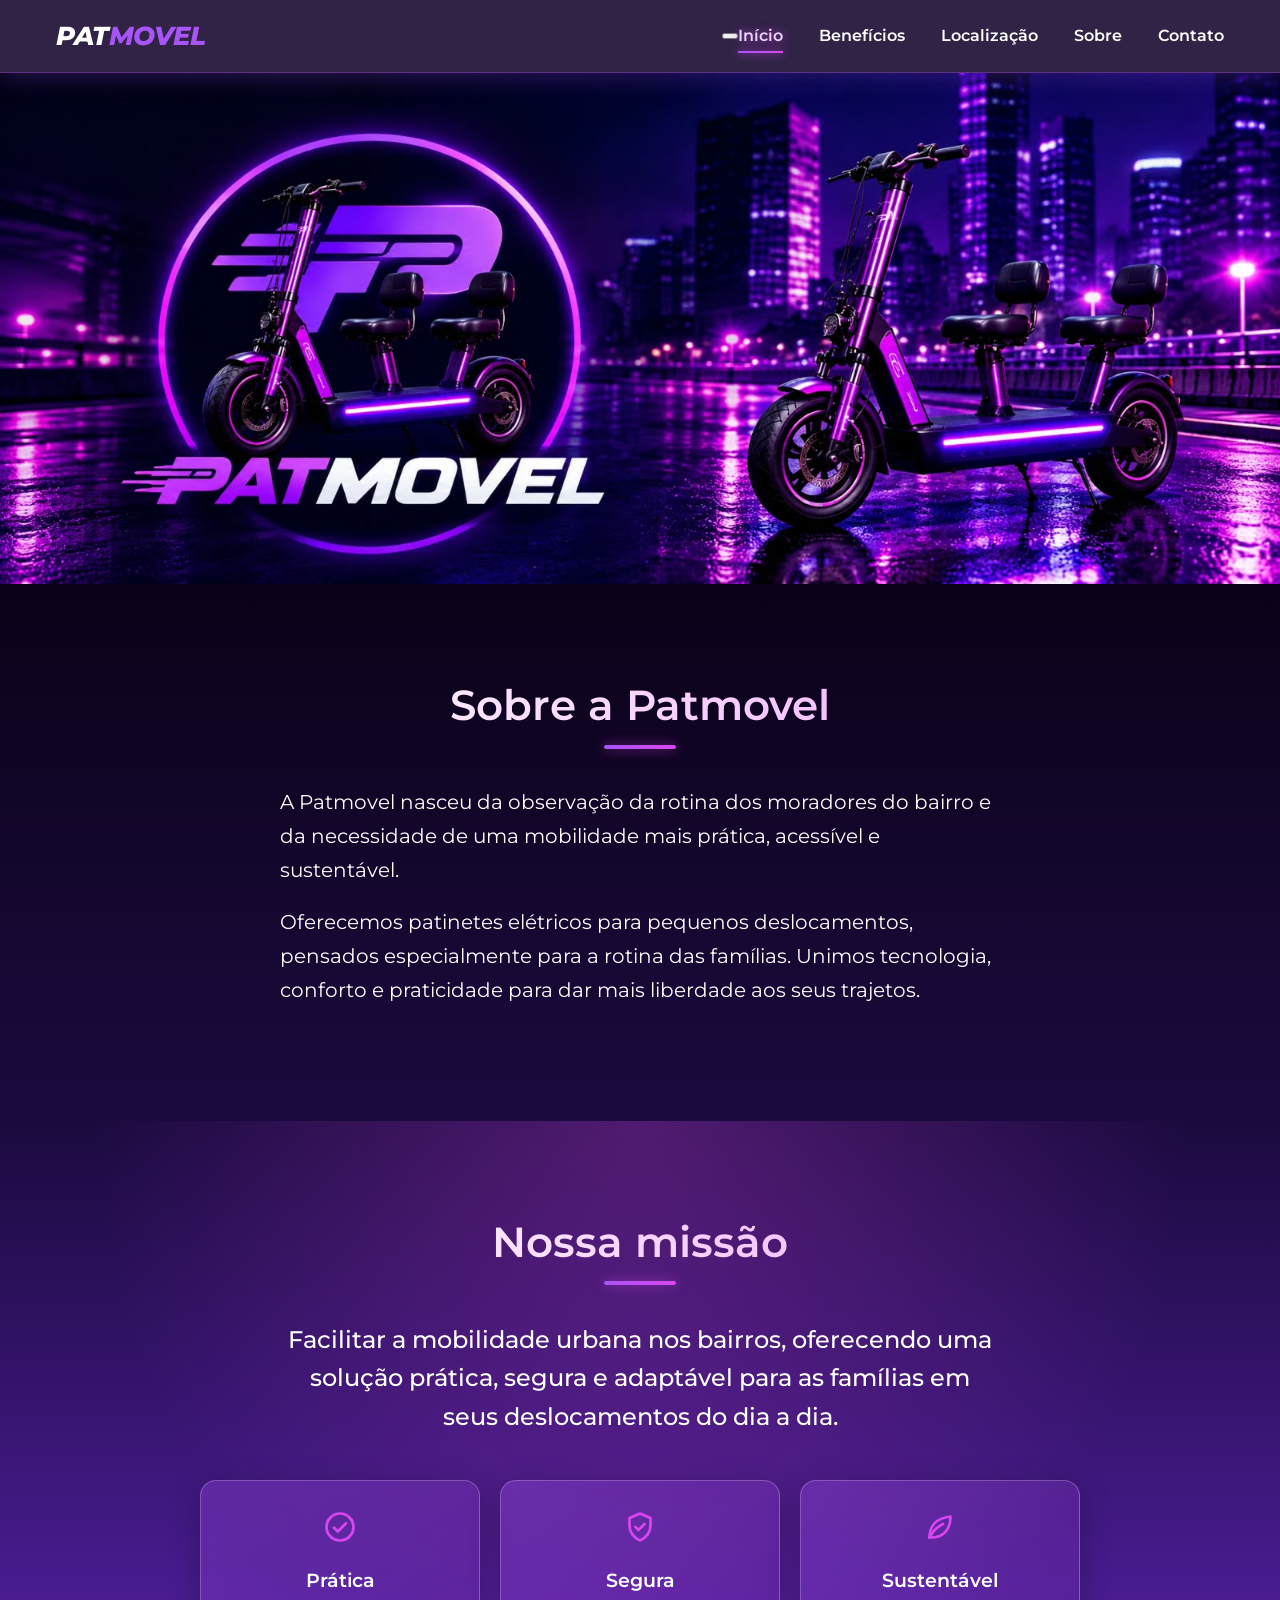
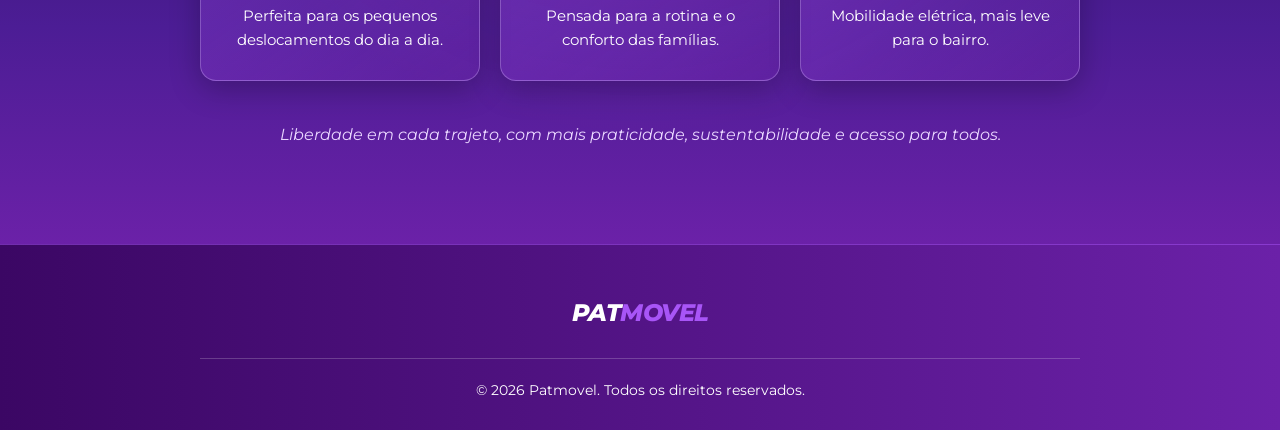
==== home.html @ c8944f4c "atualização do site 06/11/2026" ====
<!DOCTYPE html>
<html lang="pt-br">
<head>
    <meta charset="UTF-8">
    <meta name="viewport" content="width=device-width, initial-scale=1.0">
    <title>Patinetes</title>
    <link rel="stylesheet" href="reset.css">
    <link rel="stylesheet" href="home.css">
    <link rel="preconnect" href="https://fonts.googleapis.com">
<link rel="preconnect" href="https://fonts.gstatic.com" crossorigin>
<link href="https://fonts.googleapis.com/css2?family=Montserrat:ital,wght@0,100..900;1,100..900&display=swap" rel="stylesheet">
</head>

<body>
  <header>
    <div class="tudo">
    <nav class="menu" aria-label="Menu principal">
  <a href="#inicio" class="logo">PAT<span>MOVEL</span></a>

  <button class="patmovel" aria-label="Abrir menu" aria-expanded="false" aria-controls="links">
    <span></span><span></span><span></span>
  </button>

  <ul class="links" id="links">
    <li><a href="#inicio" class="ativo">Início</a></li>
    <li><a href="#beneficios">Benefícios</a></li>
    <li><a href="#Localização.html">Localização</a></li>
    <li><a href="#sobre">Sobre</a></li>
    <li><a href="contato.html">Contato</a></li>
  </ul>
</nav>
</header>

   <main>
     <img src="./patmovel.jpeg" alt="logo patmovel" class="logo">
     <section class="secao" id="sobre">
  <div class="container">
    <h2>Sobre a Patmovel</h2>
    <p class="texto">A Patmovel nasceu da observação da rotina dos moradores do bairro e da necessidade de uma mobilidade mais prática, acessível e sustentável.</p>
    <p class="texto">Oferecemos patinetes elétricos para pequenos deslocamentos, pensados especialmente para a rotina das famílias. Unimos tecnologia, conforto e praticidade para dar mais liberdade aos seus trajetos.</p>
  </div>
</section>

    <section class="secao alt" id="missao">
  <div class="container">
    <h2>Nossa missão</h2>
    <p class="destaque">Facilitar a mobilidade urbana nos bairros, oferecendo uma solução prática, segura e adaptável para as famílias em seus deslocamentos do dia a dia.</p>

    <div class="cards">
      <div class="card">
        <svg viewBox="0 0 24 24" aria-hidden="true"><circle cx="12" cy="12" r="9"/><path d="M8 12.5l2.5 2.5L16 9.5"/></svg>
        <h3>Prática</h3>
        <p>Perfeita para os pequenos deslocamentos do dia a dia.</p>
      </div>
      <div class="card">
        <svg viewBox="0 0 24 24" aria-hidden="true"><path d="M12 3l7 3v5c0 4.5-3 8-7 10-4-2-7-5.5-7-10V6l7-3z"/><path d="M9 12l2 2 4-4"/></svg>
        <h3>Segura</h3>
        <p>Pensada para a rotina e o conforto das famílias.</p>
      </div>
      <div class="card">
        <svg viewBox="0 0 24 24" aria-hidden="true"><path d="M5 19c0-8 5-13 14-14 0 9-5 14-13 14"/><path d="M5 19c2-4 5-7 9-9"/></svg>
        <h3>Sustentável</h3>
        <p>Mobilidade elétrica, mais leve para o bairro.</p>
      </div>
    </div>

    <p class="fecho">Liberdade em cada trajeto, com mais praticidade, sustentabilidade e acesso para todos.</p>
  </div>
</section>
    
   <footer class="rodape">
  <div class="container">
    <a href="#inicio" class="logo">PAT<span>MOVEL</span></a>
  <p class="copy">© 2026 Patmovel. Todos os direitos reservados.</p>
</footer>
</div>



</body>
</html>
---- home.css ----
body {
    
font-family: "Montserrat", sans-serif;
background: var(--fundo2);
  color: var(--texto);
  line-height: 1.7;
}


header{
   width: 100%;

}

.tudo{
  width: 100%;
}

:root {
  --roxo: #a855f7;
  --rosa: #d946ef;
  --lilas: #e9d5ff;
}

.menu {
  position: sticky;
  top: 0;
  z-index: 100;
  display: flex;
  align-items: center;
  justify-content: flex-start;
  height: 72px;
  padding: 0 clamp(20px, 5vw, 56px);
  background: rgba(20, 5, 45, 0.88);
  backdrop-filter: blur(10px);
  border-bottom: 1px solid rgba(168, 85, 247, 0.35);
  box-shadow: 0 4px 24px rgba(168, 85, 247, 0.25);
  font-family: "Montserrat", Arial, sans-serif;
}


.logo {
  font-size: 26px;
  font-weight: 800;
  font-style: italic;
  letter-spacing: -0.5px;
  text-decoration: none;
  color: #fff;
  margin-right: clamp(48px, 7vw, 104px); 
  display: block;
  width: 100%;
}
.logo span { color: var(--roxo); }
.logo img { 
  height: 44px; display: block; 
}

.links {
  display: flex;
  align-items: center;
  flex: 1;
  gap: 36px;
  list-style: none;
  margin: 0;
  padding: 0;
}

.links a {
  white-space: nowrap;
  position: relative;
  padding: 8px 0;
  color: #fff;
  font-size: 16px;
  font-weight: 600;
  text-decoration: none;
  transition: color .25s, text-shadow .25s;
  color: white;
}


.links a:not(.btn)::after {
  content: "";
  position: absolute;
  left: 0;
  bottom: 0;
  width: 0;
  height: 2px;
  background: linear-gradient(90deg, var(--roxo), var(--rosa));
  box-shadow: 0 0 8px var(--rosa);
  transition: width .25s;
}
.links a:not(.btn):hover,
.links a.ativo {
  color: var(--lilas);
  text-shadow: 0 0 10px rgba(217, 70, 239, .7);
}
.links a:not(.btn):hover::after,
.links a.ativo::after { width: 100%; }

.links a:focus-visible {
  outline: 2px solid var(--rosa);
  outline-offset: 4px;
  border-radius: 4px;
}



.logo{
    width: 100%;
   font-size: 26px;
  font-weight: 800;
  font-style: italic;
  letter-spacing: -0.5px;
  text-decoration: none;
  color: #fff;
}


.titulo {
    color: black;
    font-size: 24px;
    margin: 0;  
}
    
.secao {
  position: relative;
  padding: clamp(56px, 9vw, 96px) 20px;
  
}

#sobre {
  background: linear-gradient(180deg, #0b0218 0%, #1b0a3f 100%);
  
}

.secao.alt {
  background:
    radial-gradient(ellipse at 50% 0%, rgba(217, 70, 239, .28), transparent 60%),
    linear-gradient(180deg, #1b0a3f 0%, #4c1d95 70%, #6b21a8 100%);
}

.container {
  max-width: 880px;
  margin: 0 auto;

}


h2 {
  font-size: clamp(30px, 5vw, 42px);
  font-weight: 600;
  text-align: center;
  line-height: 1.2;
  margin-bottom: 36px;
  background: linear-gradient(90deg, #fff, #f0abfc);
  -webkit-background-clip: text;
  background-clip: text;
  -webkit-text-fill-color: transparent;
}
h2::after {
  content: "";
  display: block;
  width: 72px;
  height: 4px;
  margin: 14px auto 0;
  border-radius: 4px;
  background: linear-gradient(90deg, var(--roxo), var(--rosa));
  box-shadow: 0 0 12px rgba(217, 70, 239, .6);
}

.texto {
  font-size: 20px;
  max-width: 720px;
  margin: 0 auto 18px;
  color: white;
}

.destaque {
  font-size: clamp(20px, 3vw, 24px);
  font-weight: 500;
  color: purple;
  text-align: center;
  max-width: 720px;
  margin: 0 auto;
  line-height: 1.6;
color: white;
}

.cards {
  display: grid;
  grid-template-columns: repeat(auto-fit, minmax(220px, 1fr));
  gap: 20px;
  margin-top: 44px;
  color: white;
}
.card {
  padding: 28px 24px;
  border-radius: 16px;
  background: linear-gradient(145deg, rgba(168, 85, 247, .30), rgba(217, 70, 239, .08));
  border: 1px solid rgba(216, 180, 254, .35);
  box-shadow: 0 8px 30px rgba(0, 0, 0, .25);
  text-align: center;
  color: white;

  
}
.card:hover {
  background: linear-gradient(145deg, rgba(168, 85, 247, .45), rgba(217, 70, 239, .15));
  border-color: rgba(217, 70, 239, .35);
  box-shadow: 0 12px 36px rgba(0, 0, 0, .35);
  border-radius: 20px;
  transform:scale(1.1);
}

.card:active{
  background:#3b0764


}

.card svg {
  width: 36px;
  height: 36px;
  stroke: var(--rosa);
  fill: none;
  stroke-width: 1.8;
  stroke-linecap: round;
  stroke-linejoin: round;
  margin-bottom: 12px;
}
.card h3 { font-size: 19px; font-weight: 600; color: #fff; margin-bottom: 6px; }
.card p  { font-size: 15px; line-height: 1.6; }

.fecho {
  margin-top: 40px;
  text-align: center;
  font-size: 16px;
  color: var(--lilas);
  font-style: italic;
}


.rodape {
  padding: 48px 20px 28px;
  background: linear-gradient(90deg, #3b0764, #6b21a8);
  border-top: 1px solid rgba(168, 85, 247, .5);
  text-align: center;
  font-size: 25px;
}
.rodape .container {
  display: flex;
  flex-wrap: wrap;
  justify-content: space-between;
  align-items: center;
  gap: 24px;
  text-align: center; 
}
.rodape .logo { margin: 0; font-size: 24px; }


.copy {
  width: 100%;
  margin-top: 32p1x;
  padding-top: 20px;
  border-top: 1px solid rgba(255, 255, 255, .2);
  font-size: 14px;
  text-align: center;
  color: white;
 
}
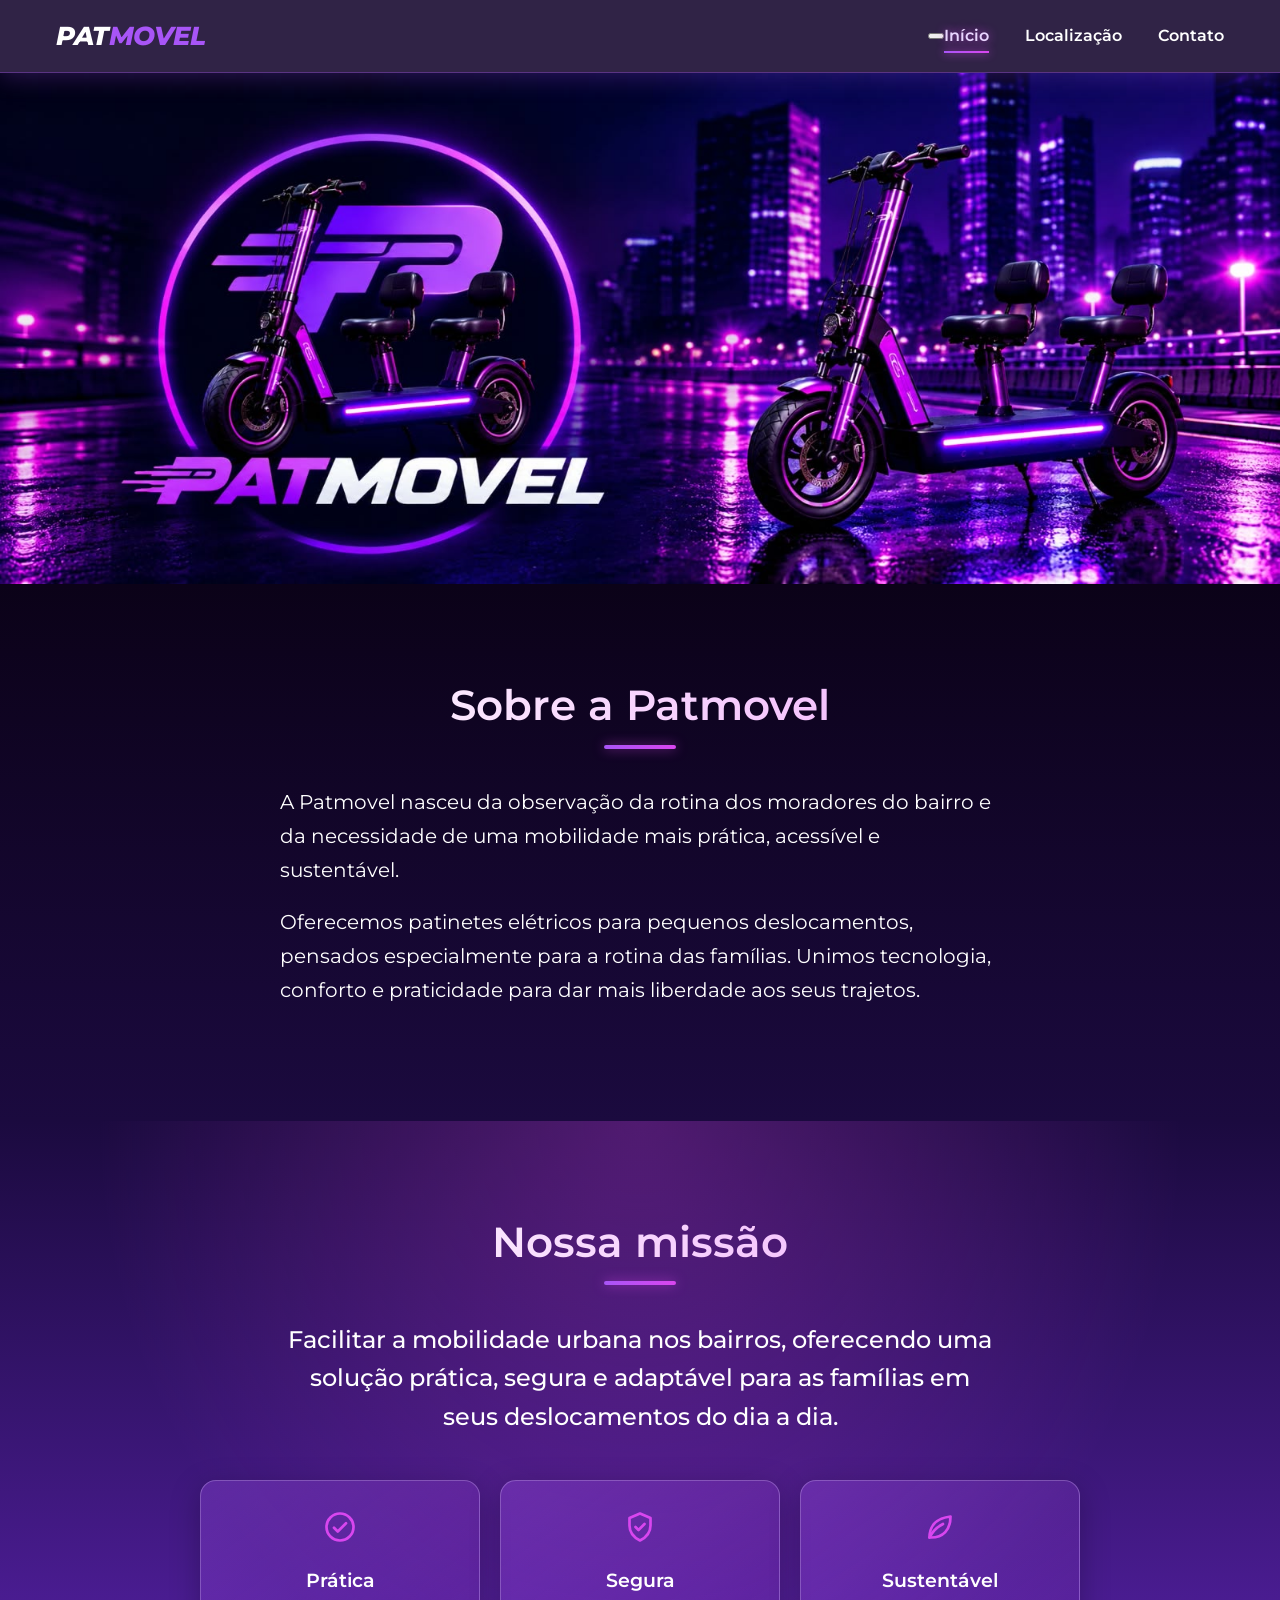
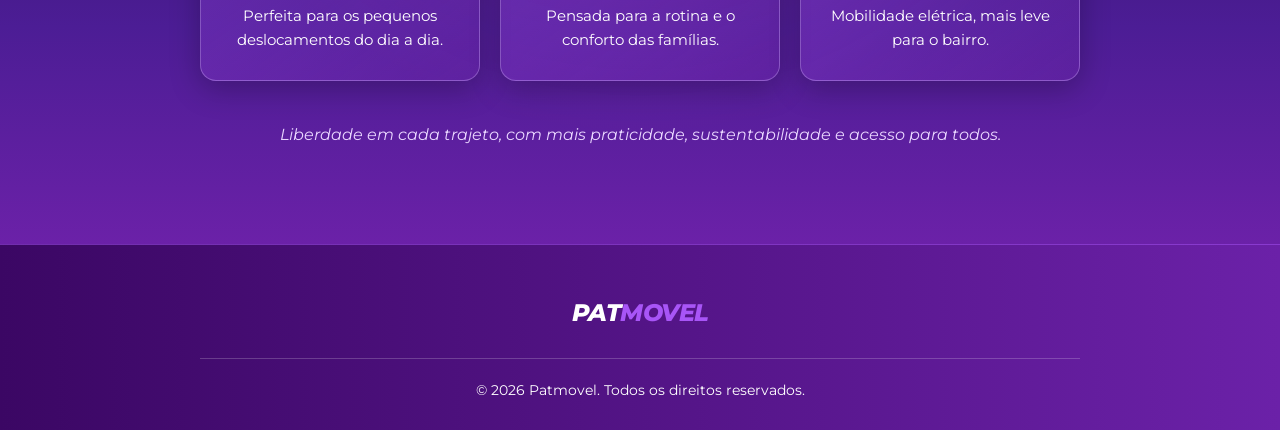
==== commit 318cb5d8: "tcc" ====
--- a/home.html
+++ b/home.html
@@ -22,10 +22,8 @@
   </button>
 
   <ul class="links" id="links">
-    <li><a href="#inicio" class="ativo">Início</a></li>
-    <li><a href="#beneficios">Benefícios</a></li>
-    <li><a href="#Localização.html">Localização</a></li>
-    <li><a href="#sobre">Sobre</a></li>
+    <li><a href="home.html" class="ativo">Início</a></li>
+    <li><a href="Localização.html">Localização</a></li>
     <li><a href="contato.html">Contato</a></li>
   </ul>
 </nav>
